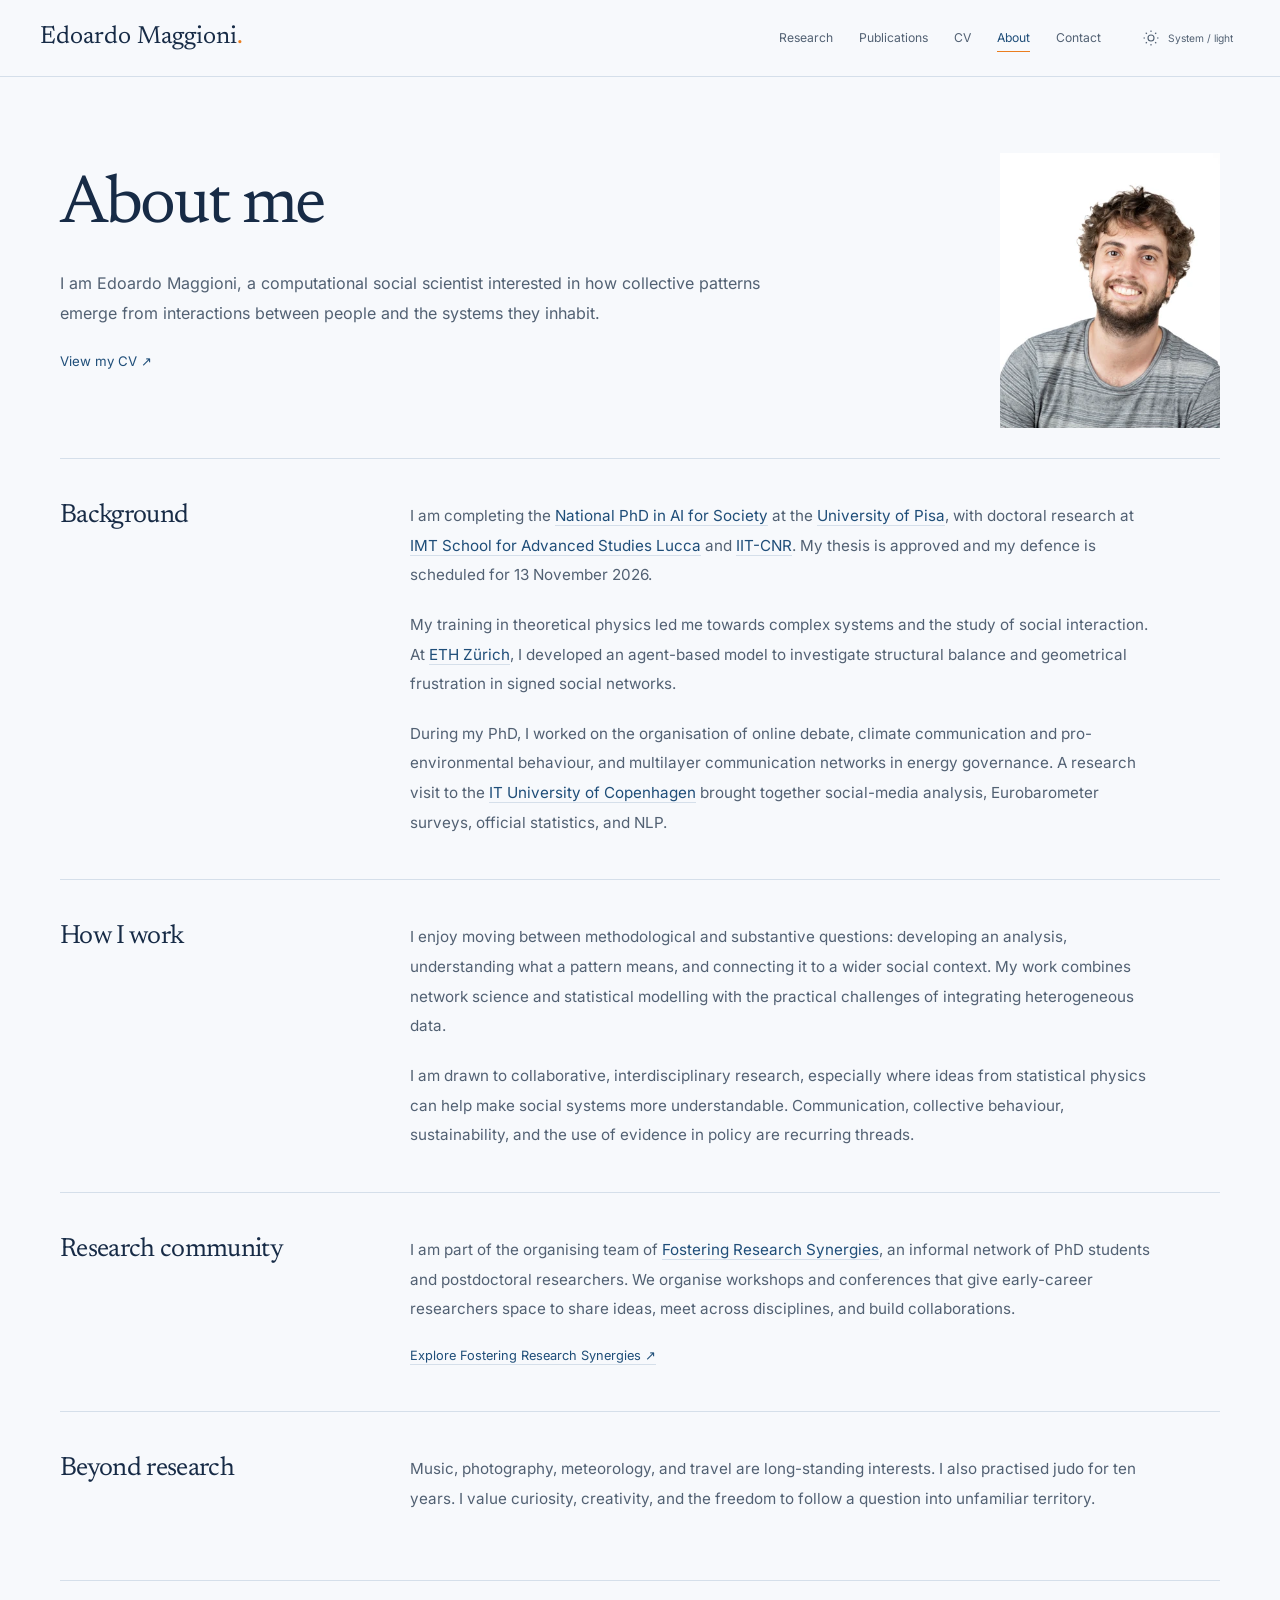
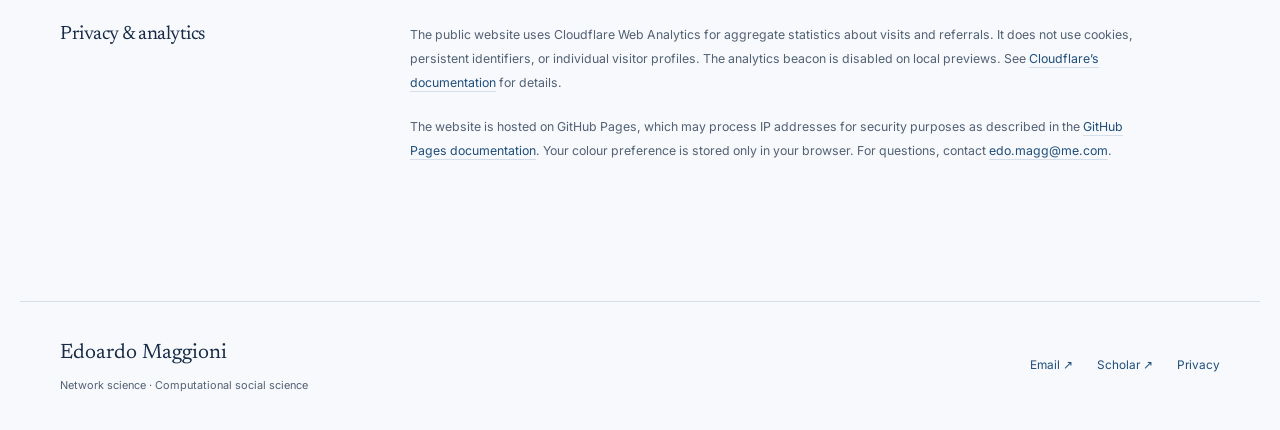
==== website/about/index.html @ 4560e15a "Restore published website and redirect its former address" ====
<!DOCTYPE html><html lang="en"> <head><meta charset="utf-8"><meta name="viewport" content="width=device-width, initial-scale=1"><meta name="description" content="I am a computational social scientist trained in theoretical physics, completing a PhD in AI for Society at the University of Pisa. My research combines network science, statistical modelling, and heterogeneous data to understand how communication and social relations shape collective behaviour."><meta name="author" content="Edoardo Maggioni"><meta name="theme-color" content="#f7f9fc" media="(prefers-color-scheme: light)"><meta name="theme-color" content="#0c1626" media="(prefers-color-scheme: dark)"><link rel="icon" href="/website/favicon.svg" type="image/svg+xml"><link rel="canonical" href="https://edoarder.github.io/website/about/"><meta property="og:type" content="website"><meta property="og:title" content="About | Edoardo Maggioni"><meta property="og:description" content="I am a computational social scientist trained in theoretical physics, completing a PhD in AI for Society at the University of Pisa. My research combines network science, statistical modelling, and heterogeneous data to understand how communication and social relations shape collective behaviour."><meta property="og:url" content="https://edoarder.github.io/website/about/"><meta property="og:image" content="https://edoarder.github.io/website/images/portrait.webp"><meta property="og:image:alt" content="Edoardo Maggioni"><meta name="twitter:card" content="summary"><meta name="twitter:title" content="About | Edoardo Maggioni"><meta name="twitter:description" content="I am a computational social scientist trained in theoretical physics, completing a PhD in AI for Society at the University of Pisa. My research combines network science, statistical modelling, and heterogeneous data to understand how communication and social relations shape collective behaviour."><meta name="twitter:image" content="https://edoarder.github.io/website/images/portrait.webp"><script type="application/ld+json">{"@context":"https://schema.org","@type":"Person","name":"Edoardo Maggioni","url":"https://edoarder.github.io/website/","image":"https://edoarder.github.io/website/images/portrait.webp","jobTitle":"Computational Social Scientist","description":"Edoardo Maggioni is a computational social scientist trained in theoretical physics. He combines network science, statistical modelling, and digital traces to study online communication, collective behaviour, and socio-environmental change.","affiliation":[{"@type":"Organization","name":"University of Pisa"},{"@type":"Organization","name":"IMT School for Advanced Studies Lucca"},{"@type":"Organization","name":"Institute of Informatics and Telematics (IIT-CNR)"}],"sameAs":["https://scholar.google.com/citations?user=WvftNyIAAAAJ&hl=en","https://orcid.org/0009-0008-7676-6471","https://www.linkedin.com/in/edoardo-maggioni-414072a8/","https://github.com/Edoarder"],"knowsAbout":["Network science","Computational social science","Higher-order pathways","Collective behaviour","Communication networks","Agent-based modelling"]}</script><script>
      (() => {
        const storageKey = 'edomagg-theme';
        let preference = 'system';

        try {
          const stored = localStorage.getItem(storageKey);
          if (stored === 'light' || stored === 'dark' || stored === 'system') {
            preference = stored;
          }
        } catch {
          preference = 'system';
        }

        const systemTheme = matchMedia('(prefers-color-scheme: dark)').matches
          ? 'dark'
          : 'light';
        const resolvedTheme =
          preference === 'system' ? systemTheme : preference;

        document.documentElement.classList.toggle(
          'dark',
          resolvedTheme === 'dark',
        );
        document.documentElement.dataset.themePreference = preference;
        document.documentElement.dataset.resolvedTheme = resolvedTheme;
      })();
    </script><title>About | Edoardo Maggioni</title><link rel="stylesheet" href="/website/_astro/about.D6e_W8wl.css"></head> <body class="bg-canvas text-primary antialiased"> <a href="#main-content" class="skip-link">Skip to content</a> <header class="site-header"> <div class="header-inner"> <a class="brand" href="/website/" aria-label="Edoardo Maggioni home">Edoardo Maggioni<span class="brand-dot" aria-hidden="true">.</span></a><nav aria-label="Primary navigation"> <a href="/website/research"> Research </a><a href="/website/publications"> Publications </a><a href="/website/cv"> CV </a><a href="/website/about" aria-current="page"> About </a><a href="/website/contact"> Contact </a> </nav><button type="button" data-theme-toggle class="theme-toggle" aria-label="Toggle color theme"><svg viewBox="0 0 24 24" fill="none" stroke="currentColor" stroke-width="1.5" width="18" height="18" aria-hidden="true"><circle cx="12" cy="12" r="4"></circle><path d="M12 2v2m0 16v2M2 12h2m16 0h2M5 5l1.5 1.5m11 11L19 19M5 19l1.5-1.5m11-11L19 5"></path></svg><span data-theme-label>System</span></button> </div> </header> <main id="main-content" class="site-main">  <section class="about-intro"> <div class="page-intro"> <h1>About me</h1><p>
I am Edoardo Maggioni, a computational social scientist interested in
        how collective patterns emerge from interactions between people and the
        systems they inhabit.
</p><a class="text-link" href="/website/cv/CV_full.pdf" target="_blank" rel="noreferrer">View my CV <span aria-hidden="true">↗</span></a> </div><img class="about-portrait" src="/website/images/portrait.webp" alt="Edoardo Maggioni" width="280" height="350"> </section> <div class="about-body"> <section class="about-section"> <h2>Background</h2><div class="prose"> <p>
I am completing the <a href="https://phd-ai-society.di.unipi.it/">National PhD in AI for Society</a> at the <a href="https://www.unipi.it/">University of Pisa</a>, with doctoral research at <a href="https://www.imtlucca.it/">IMT School for Advanced Studies Lucca</a> and <a href="https://www.iit.cnr.it/">IIT-CNR</a>. My thesis is
          approved and my defence is scheduled for 13 November 2026.
</p><p>
My training in theoretical physics led me towards complex systems and
          the study of social interaction. At <a href="https://ethz.ch/en.html">ETH Zürich</a>, I developed an agent-based model to investigate structural balance
          and geometrical frustration in signed social networks.
</p><p>
During my PhD, I worked on the organisation of online debate, climate
          communication and pro-environmental behaviour, and multilayer
          communication networks in energy governance. A research visit to the <a href="https://en.itu.dk/">IT University of Copenhagen</a> brought together social-media analysis, Eurobarometer surveys, official
          statistics, and NLP.
</p> </div> </section> <section class="about-section"> <h2>How I work</h2><div class="prose"> <p>
I enjoy moving between methodological and substantive questions:
          developing an analysis, understanding what a pattern means, and
          connecting it to a wider social context. My work combines network
          science and statistical modelling with the practical challenges of
          integrating heterogeneous data.
</p><p>
I am drawn to collaborative, interdisciplinary research, especially
          where ideas from statistical physics can help make social systems more
          understandable. Communication, collective behaviour, sustainability,
          and the use of evidence in policy are recurring threads.
</p> </div> </section> <section class="about-section" id="fostering"> <h2>Research community</h2><div class="prose"> <p>
I am part of the organising team of <a href="https://fosteringresearchsynergies.github.io/">Fostering Research Synergies</a>, an informal network of PhD students and postdoctoral researchers.
          We organise workshops and conferences that give early-career
          researchers space to share ideas, meet across disciplines, and build
          collaborations.
</p><a class="text-link" href="https://fosteringresearchsynergies.github.io/" target="_blank" rel="noreferrer">Explore Fostering Research Synergies <span aria-hidden="true">↗</span></a> </div> </section> <section class="about-section"> <h2>Beyond research</h2><div class="prose"> <p>
Music, photography, meteorology, and travel are long-standing
          interests. I also practised judo for ten years. I value curiosity,
          creativity, and the freedom to follow a question into unfamiliar
          territory.
</p> </div> </section> <section class="about-section privacy-section" id="privacy"> <h2>Privacy & analytics</h2><div class="prose"> <p>
The public website uses Cloudflare Web Analytics for aggregate
          statistics about visits and referrals. It does not use cookies,
          persistent identifiers, or individual visitor profiles. The analytics
          beacon is disabled on local previews. See <a href="https://developers.cloudflare.com/web-analytics/about/">Cloudflare’s documentation</a> for details.
</p><p>
The website is hosted on GitHub Pages, which may process IP addresses
          for security purposes as described in the <a href="https://docs.github.com/en/pages/getting-started-with-github-pages/what-is-github-pages#data-collection">GitHub Pages documentation</a>. Your colour preference is stored only in your browser. For
          questions, contact <a href="mailto:edo.magg@me.com">edo.magg@me.com</a>.
</p> </div> </section> </div>  </main> <footer class="site-footer"> <div> <a class="footer-name" href="/website/">Edoardo Maggioni</a><p>
Network science · Computational social science
</p> </div><div class="footer-links"> <a href="mailto:edo.magg@me.com">Email ↗</a><a href="https://scholar.google.com/citations?user=WvftNyIAAAAJ&hl=en">Scholar ↗</a><a href="/website/about#privacy">Privacy</a> </div> </footer> <script type="module">const a="edomagg-theme";function s(){return document.documentElement}function c(){try{return window.localStorage.getItem(a)}catch{return null}}function l(e){try{e==="system"?window.localStorage.removeItem(a):window.localStorage.setItem(a,e)}catch{return}}function i(){return window.matchMedia("(prefers-color-scheme: dark)").matches?"dark":"light"}function o(){const e=c();return e==="light"||e==="dark"||e==="system"?e:"system"}function u(e){return e==="system"?i():e}function d(e,n){const t=u(n);return e.classList.toggle("dark",t==="dark"),e.dataset.themePreference=n,e.dataset.resolvedTheme=t,t}function r(e){const n=d(s(),e);return document.querySelectorAll("[data-theme-label]").forEach(t=>{t.textContent=e==="system"?`System / ${n}`:e==="dark"?"Dark":"Light"}),n}function h(e){return l(e),r(e)}function g(){const e=window;if(e.__themeControllerBound){r(o());return}e.__themeControllerBound=!0,r(o()),window.matchMedia("(prefers-color-scheme: dark)").addEventListener("change",()=>r(o())),document.addEventListener("click",t=>{if(!(t.target instanceof Element)||!t.target.closest("[data-theme-toggle]"))return;const m=o();h(m==="light"?"dark":m==="dark"?"system":"light")}),document.addEventListener("astro:before-swap",t=>{d(t.newDocument.documentElement,o())}),document.addEventListener("astro:page-load",()=>{r(o())})}g();</script> <script>
      if (location.hostname.toLowerCase() === 'edoarder.github.io') {
        const beacon = document.createElement('script');
        beacon.src = 'https://static.cloudflareinsights.com/beacon.min.js';
        beacon.defer = true;
        beacon.dataset.cfBeacon = JSON.stringify({
          token: 'cb83e208d24a4e63b93fa8fe60253cd9',
        });
        document.body.append(beacon);
      }
    </script> </body> </html>
---- website/_astro/about.D6e_W8wl.css ----
/*! tailwindcss v4.3.1 | MIT License | https://tailwindcss.com */@layer properties{@supports (((-webkit-hyphens:none)) and (not (margin-trim:inline))) or ((-moz-orient:inline) and (not (color:rgb(from red r g b)))){*,:before,:after,::backdrop{--tw-rotate-x:initial;--tw-rotate-y:initial;--tw-rotate-z:initial;--tw-skew-x:initial;--tw-skew-y:initial;--tw-border-style:solid;--tw-outline-style:solid;--tw-blur:initial;--tw-brightness:initial;--tw-contrast:initial;--tw-grayscale:initial;--tw-hue-rotate:initial;--tw-invert:initial;--tw-opacity:initial;--tw-saturate:initial;--tw-sepia:initial;--tw-drop-shadow:initial;--tw-drop-shadow-color:initial;--tw-drop-shadow-alpha:100%;--tw-drop-shadow-size:initial}}}@font-face{font-family:Newsreader;font-style:normal;font-display:swap;font-weight:400;src:url(/website/_astro/newsreader-vietnamese-400-normal.DdKr49mV.woff2)format("woff2"),url(/website/_astro/newsreader-vietnamese-400-normal.BekUZro8.woff)format("woff");unicode-range:U+102-103,U+110-111,U+128-129,U+168-169,U+1A0-1A1,U+1AF-1B0,U+300-301,U+303-304,U+308-309,U+323,U+329,U+1EA0-1EF9,U+20AB}@font-face{font-family:Newsreader;font-style:normal;font-display:swap;font-weight:400;src:url(/website/_astro/newsreader-latin-ext-400-normal.svq1FPys.woff2)format("woff2"),url(/website/_astro/newsreader-latin-ext-400-normal.DYA1XoQK.woff)format("woff");unicode-range:U+100-2BA,U+2BD-2C5,U+2C7-2CC,U+2CE-2D7,U+2DD-2FF,U+304,U+308,U+329,U+1D00-1DBF,U+1E00-1E9F,U+1EF2-1EFF,U+2020,U+20A0-20AB,U+20AD-20C0,U+2113,U+2C60-2C7F,U+A720-A7FF}@font-face{font-family:Newsreader;font-style:normal;font-display:swap;font-weight:400;src:url(/website/_astro/newsreader-latin-400-normal.BFBkh4jY.woff2)format("woff2"),url(/website/_astro/newsreader-latin-400-normal.gRTjlS2D.woff)format("woff");unicode-range:U+??,U+131,U+152-153,U+2BB-2BC,U+2C6,U+2DA,U+2DC,U+304,U+308,U+329,U+2000-206F,U+20AC,U+2122,U+2191,U+2193,U+2212,U+2215,U+FEFF,U+FFFD}@font-face{font-family:Newsreader;font-style:normal;font-display:swap;font-weight:600;src:url(/website/_astro/newsreader-vietnamese-600-normal.CaH84vfx.woff2)format("woff2"),url(/website/_astro/newsreader-vietnamese-600-normal.CVAR0otO.woff)format("woff");unicode-range:U+102-103,U+110-111,U+128-129,U+168-169,U+1A0-1A1,U+1AF-1B0,U+300-301,U+303-304,U+308-309,U+323,U+329,U+1EA0-1EF9,U+20AB}@font-face{font-family:Newsreader;font-style:normal;font-display:swap;font-weight:600;src:url(/website/_astro/newsreader-latin-ext-600-normal.BXv5iMHi.woff2)format("woff2"),url(/website/_astro/newsreader-latin-ext-600-normal.BrbfzHZ5.woff)format("woff");unicode-range:U+100-2BA,U+2BD-2C5,U+2C7-2CC,U+2CE-2D7,U+2DD-2FF,U+304,U+308,U+329,U+1D00-1DBF,U+1E00-1E9F,U+1EF2-1EFF,U+2020,U+20A0-20AB,U+20AD-20C0,U+2113,U+2C60-2C7F,U+A720-A7FF}@font-face{font-family:Newsreader;font-style:normal;font-display:swap;font-weight:600;src:url(/website/_astro/newsreader-latin-600-normal.30OJ_TG_.woff2)format("woff2"),url(/website/_astro/newsreader-latin-600-normal.DUnT2r2g.woff)format("woff");unicode-range:U+??,U+131,U+152-153,U+2BB-2BC,U+2C6,U+2DA,U+2DC,U+304,U+308,U+329,U+2000-206F,U+20AC,U+2122,U+2191,U+2193,U+2212,U+2215,U+FEFF,U+FFFD}@font-face{font-family:Newsreader;font-style:normal;font-display:swap;font-weight:700;src:url(/website/_astro/newsreader-vietnamese-700-normal.DuQcgozP.woff2)format("woff2"),url(/website/_astro/newsreader-vietnamese-700-normal.DtcFBl0j.woff)format("woff");unicode-range:U+102-103,U+110-111,U+128-129,U+168-169,U+1A0-1A1,U+1AF-1B0,U+300-301,U+303-304,U+308-309,U+323,U+329,U+1EA0-1EF9,U+20AB}@font-face{font-family:Newsreader;font-style:normal;font-display:swap;font-weight:700;src:url(/website/_astro/newsreader-latin-ext-700-normal.Ougc6Dr0.woff2)format("woff2"),url(/website/_astro/newsreader-latin-ext-700-normal.79d_He5Z.woff)format("woff");unicode-range:U+100-2BA,U+2BD-2C5,U+2C7-2CC,U+2CE-2D7,U+2DD-2FF,U+304,U+308,U+329,U+1D00-1DBF,U+1E00-1E9F,U+1EF2-1EFF,U+2020,U+20A0-20AB,U+20AD-20C0,U+2113,U+2C60-2C7F,U+A720-A7FF}@font-face{font-family:Newsreader;font-style:normal;font-display:swap;font-weight:700;src:url(/website/_astro/newsreader-latin-700-normal.rIgV_oaK.woff2)format("woff2"),url(/website/_astro/newsreader-latin-700-normal.CluIqIw6.woff)format("woff");unicode-range:U+??,U+131,U+152-153,U+2BB-2BC,U+2C6,U+2DA,U+2DC,U+304,U+308,U+329,U+2000-206F,U+20AC,U+2122,U+2191,U+2193,U+2212,U+2215,U+FEFF,U+FFFD}@font-face{font-family:Inter;font-style:normal;font-display:swap;font-weight:400;src:url(/website/_astro/inter-cyrillic-ext-400-normal.BQZuk6qB.woff2)format("woff2"),url(/website/_astro/inter-cyrillic-ext-400-normal.DQukG94-.woff)format("woff");unicode-range:U+460-52F,U+1C80-1C8A,U+20B4,U+2DE0-2DFF,U+A640-A69F,U+FE2E-FE2F}@font-face{font-family:Inter;font-style:normal;font-display:swap;font-weight:400;src:url(/website/_astro/inter-cyrillic-400-normal.obahsSVq.woff2)format("woff2"),url(/website/_astro/inter-cyrillic-400-normal.HOLc17fK.woff)format("woff");unicode-range:U+301,U+400-45F,U+490-491,U+4B0-4B1,U+2116}@font-face{font-family:Inter;font-style:normal;font-display:swap;font-weight:400;src:url(/website/_astro/inter-greek-ext-400-normal.DGGRlc-M.woff2)format("woff2"),url(/website/_astro/inter-greek-ext-400-normal.KugGGMne.woff)format("woff");unicode-range:U+1F??}@font-face{font-family:Inter;font-style:normal;font-display:swap;font-weight:400;src:url(/website/_astro/inter-greek-400-normal.B4URO6DV.woff2)format("woff2"),url(/website/_astro/inter-greek-400-normal.q2sYcFCs.woff)format("woff");unicode-range:U+370-377,U+37A-37F,U+384-38A,U+38C,U+38E-3A1,U+3A3-3FF}@font-face{font-family:Inter;font-style:normal;font-display:swap;font-weight:400;src:url(/website/_astro/inter-vietnamese-400-normal.DMkecbls.woff2)format("woff2"),url(/website/_astro/inter-vietnamese-400-normal.Bbgyi5SW.woff)format("woff");unicode-range:U+102-103,U+110-111,U+128-129,U+168-169,U+1A0-1A1,U+1AF-1B0,U+300-301,U+303-304,U+308-309,U+323,U+329,U+1EA0-1EF9,U+20AB}@font-face{font-family:Inter;font-style:normal;font-display:swap;font-weight:400;src:url(/website/_astro/inter-latin-ext-400-normal.C1nco2VV.woff2)format("woff2"),url(/website/_astro/inter-latin-ext-400-normal.77YHD8bZ.woff)format("woff");unicode-range:U+100-2BA,U+2BD-2C5,U+2C7-2CC,U+2CE-2D7,U+2DD-2FF,U+304,U+308,U+329,U+1D00-1DBF,U+1E00-1E9F,U+1EF2-1EFF,U+2020,U+20A0-20AB,U+20AD-20C0,U+2113,U+2C60-2C7F,U+A720-A7FF}@font-face{font-family:Inter;font-style:normal;font-display:swap;font-weight:400;src:url(/website/_astro/inter-latin-400-normal.C38fXH4l.woff2)format("woff2"),url(/website/_astro/inter-latin-400-normal.CyCys3Eg.woff)format("woff");unicode-range:U+??,U+131,U+152-153,U+2BB-2BC,U+2C6,U+2DA,U+2DC,U+304,U+308,U+329,U+2000-206F,U+20AC,U+2122,U+2191,U+2193,U+2212,U+2215,U+FEFF,U+FFFD}@font-face{font-family:Inter;font-style:normal;font-display:swap;font-weight:500;src:url(/website/_astro/inter-cyrillic-ext-500-normal.B0yAr1jD.woff2)format("woff2"),url(/website/_astro/inter-cyrillic-ext-500-normal.BmqWE9Dz.woff)format("woff");unicode-range:U+460-52F,U+1C80-1C8A,U+20B4,U+2DE0-2DFF,U+A640-A69F,U+FE2E-FE2F}@font-face{font-family:Inter;font-style:normal;font-display:swap;font-weight:500;src:url(/website/_astro/inter-cyrillic-500-normal.BasfLYem.woff2)format("woff2"),url(/website/_astro/inter-cyrillic-500-normal.CxZf_p3X.woff)format("woff");unicode-range:U+301,U+400-45F,U+490-491,U+4B0-4B1,U+2116}@font-face{font-family:Inter;font-style:normal;font-display:swap;font-weight:500;src:url(/website/_astro/inter-greek-ext-500-normal.C4iEst2y.woff2)format("woff2"),url(/website/_astro/inter-greek-ext-500-normal.2j5mBUwD.woff)format("woff");unicode-range:U+1F??}@font-face{font-family:Inter;font-style:normal;font-display:swap;font-weight:500;src:url(/website/_astro/inter-greek-500-normal.BIZE56-Y.woff2)format("woff2"),url(/website/_astro/inter-greek-500-normal.Xzm54t5V.woff)format("woff");unicode-range:U+370-377,U+37A-37F,U+384-38A,U+38C,U+38E-3A1,U+3A3-3FF}@font-face{font-family:Inter;font-style:normal;font-display:swap;font-weight:500;src:url(/website/_astro/inter-vietnamese-500-normal.DOriooB6.woff2)format("woff2"),url(/website/_astro/inter-vietnamese-500-normal.mJboJaSs.woff)format("woff");unicode-range:U+102-103,U+110-111,U+128-129,U+168-169,U+1A0-1A1,U+1AF-1B0,U+300-301,U+303-304,U+308-309,U+323,U+329,U+1EA0-1EF9,U+20AB}@font-face{font-family:Inter;font-style:normal;font-display:swap;font-weight:500;src:url(/website/_astro/inter-latin-ext-500-normal.CV4jyFjo.woff2)format("woff2"),url(/website/_astro/inter-latin-ext-500-normal.BxGbmqWO.woff)format("woff");unicode-range:U+100-2BA,U+2BD-2C5,U+2C7-2CC,U+2CE-2D7,U+2DD-2FF,U+304,U+308,U+329,U+1D00-1DBF,U+1E00-1E9F,U+1EF2-1EFF,U+2020,U+20A0-20AB,U+20AD-20C0,U+2113,U+2C60-2C7F,U+A720-A7FF}@font-face{font-family:Inter;font-style:normal;font-display:swap;font-weight:500;src:url(/website/_astro/inter-latin-500-normal.Cerq10X2.woff2)format("woff2"),url(/website/_astro/inter-latin-500-normal.BL9OpVg8.woff)format("woff");unicode-range:U+??,U+131,U+152-153,U+2BB-2BC,U+2C6,U+2DA,U+2DC,U+304,U+308,U+329,U+2000-206F,U+20AC,U+2122,U+2191,U+2193,U+2212,U+2215,U+FEFF,U+FFFD}@font-face{font-family:Inter;font-style:normal;font-display:swap;font-weight:600;src:url(/website/_astro/inter-cyrillic-ext-600-normal.Dfes3d0z.woff2)format("woff2"),url(/website/_astro/inter-cyrillic-ext-600-normal.Bcila6Z-.woff)format("woff");unicode-range:U+460-52F,U+1C80-1C8A,U+20B4,U+2DE0-2DFF,U+A640-A69F,U+FE2E-FE2F}@font-face{font-family:Inter;font-style:normal;font-display:swap;font-weight:600;src:url(/website/_astro/inter-cyrillic-600-normal.CWCymEST.woff2)format("woff2"),url(/website/_astro/inter-cyrillic-600-normal.4D_pXhcN.woff)format("woff");unicode-range:U+301,U+400-45F,U+490-491,U+4B0-4B1,U+2116}@font-face{font-family:Inter;font-style:normal;font-display:swap;font-weight:600;src:url(/website/_astro/inter-greek-ext-600-normal.DRtmH8MT.woff2)format("woff2"),url(/website/_astro/inter-greek-ext-600-normal.B8X0CLgF.woff)format("woff");unicode-range:U+1F??}@font-face{font-family:Inter;font-style:normal;font-display:swap;font-weight:600;src:url(/website/_astro/inter-greek-600-normal.plRanbMR.woff2)format("woff2"),url(/website/_astro/inter-greek-600-normal.BZpKdvQh.woff)format("woff");unicode-range:U+370-377,U+37A-37F,U+384-38A,U+38C,U+38E-3A1,U+3A3-3FF}@font-face{font-family:Inter;font-style:normal;font-display:swap;font-weight:600;src:url(/website/_astro/inter-vietnamese-600-normal.Cc8MFFhd.woff2)format("woff2"),url(/website/_astro/inter-vietnamese-600-normal.BuLX-rYi.woff)format("woff");unicode-range:U+102-103,U+110-111,U+128-129,U+168-169,U+1A0-1A1,U+1AF-1B0,U+300-301,U+303-304,U+308-309,U+323,U+329,U+1EA0-1EF9,U+20AB}@font-face{font-family:Inter;font-style:normal;font-display:swap;font-weight:600;src:url(/website/_astro/inter-latin-ext-600-normal.D2bJ5OIk.woff2)format("woff2"),url(/website/_astro/inter-latin-ext-600-normal.CIVaiw4L.woff)format("woff");unicode-range:U+100-2BA,U+2BD-2C5,U+2C7-2CC,U+2CE-2D7,U+2DD-2FF,U+304,U+308,U+329,U+1D00-1DBF,U+1E00-1E9F,U+1EF2-1EFF,U+2020,U+20A0-20AB,U+20AD-20C0,U+2113,U+2C60-2C7F,U+A720-A7FF}@font-face{font-family:Inter;font-style:normal;font-display:swap;font-weight:600;src:url(/website/_astro/inter-latin-600-normal.LgqL8muc.woff2)format("woff2"),url(/website/_astro/inter-latin-600-normal.CiBQ2DWP.woff)format("woff");unicode-range:U+??,U+131,U+152-153,U+2BB-2BC,U+2C6,U+2DA,U+2DC,U+304,U+308,U+329,U+2000-206F,U+20AC,U+2122,U+2191,U+2193,U+2212,U+2215,U+FEFF,U+FFFD}@font-face{font-family:IBM Plex Mono;font-style:normal;font-display:swap;font-weight:400;src:url(/website/_astro/ibm-plex-mono-cyrillic-ext-400-normal.xuaO2J-f.woff2)format("woff2"),url(/website/_astro/ibm-plex-mono-cyrillic-ext-400-normal.DMdlQ8Kv.woff)format("woff");unicode-range:U+460-52F,U+1C80-1C8A,U+20B4,U+2DE0-2DFF,U+A640-A69F,U+FE2E-FE2F}@font-face{font-family:IBM Plex Mono;font-style:normal;font-display:swap;font-weight:400;src:url(/website/_astro/ibm-plex-mono-cyrillic-400-normal.BSMlKf0J.woff2)format("woff2"),url(/website/_astro/ibm-plex-mono-cyrillic-400-normal.CEL4l2ZJ.woff)format("woff");unicode-range:U+301,U+400-45F,U+490-491,U+4B0-4B1,U+2116}@font-face{font-family:IBM Plex Mono;font-style:normal;font-display:swap;font-weight:400;src:url(/website/_astro/ibm-plex-mono-vietnamese-400-normal.BulugwFq.woff2)format("woff2"),url(/website/_astro/ibm-plex-mono-vietnamese-400-normal.DDuiU_S-.woff)format("woff");unicode-range:U+102-103,U+110-111,U+128-129,U+168-169,U+1A0-1A1,U+1AF-1B0,U+300-301,U+303-304,U+308-309,U+323,U+329,U+1EA0-1EF9,U+20AB}@font-face{font-family:IBM Plex Mono;font-style:normal;font-display:swap;font-weight:400;src:url(/website/_astro/ibm-plex-mono-latin-ext-400-normal.BmRBH3aV.woff2)format("woff2"),url(/website/_astro/ibm-plex-mono-latin-ext-400-normal.D3D2R8hC.woff)format("woff");unicode-range:U+100-2BA,U+2BD-2C5,U+2C7-2CC,U+2CE-2D7,U+2DD-2FF,U+304,U+308,U+329,U+1D00-1DBF,U+1E00-1E9F,U+1EF2-1EFF,U+2020,U+20A0-20AB,U+20AD-20C0,U+2113,U+2C60-2C7F,U+A720-A7FF}@font-face{font-family:IBM Plex Mono;font-style:normal;font-display:swap;font-weight:400;src:url(/website/_astro/ibm-plex-mono-latin-400-normal.DMJ8VG8y.woff2)format("woff2"),url(/website/_astro/ibm-plex-mono-latin-400-normal.CvHOgSBP.woff)format("woff");unicode-range:U+??,U+131,U+152-153,U+2BB-2BC,U+2C6,U+2DA,U+2DC,U+304,U+308,U+329,U+2000-206F,U+20AC,U+2122,U+2191,U+2193,U+2212,U+2215,U+FEFF,U+FFFD}@font-face{font-family:IBM Plex Mono;font-style:normal;font-display:swap;font-weight:500;src:url(/website/_astro/ibm-plex-mono-cyrillic-ext-500-normal.BqneJy0T.woff2)format("woff2"),url(/website/_astro/ibm-plex-mono-cyrillic-ext-500-normal.BIfNGwUT.woff)format("woff");unicode-range:U+460-52F,U+1C80-1C8A,U+20B4,U+2DE0-2DFF,U+A640-A69F,U+FE2E-FE2F}@font-face{font-family:IBM Plex Mono;font-style:normal;font-display:swap;font-weight:500;src:url(/website/_astro/ibm-plex-mono-cyrillic-500-normal.Bq9vWWag.woff2)format("woff2"),url(/website/_astro/ibm-plex-mono-cyrillic-500-normal.Ael50iVv.woff)format("woff");unicode-range:U+301,U+400-45F,U+490-491,U+4B0-4B1,U+2116}@font-face{font-family:IBM Plex Mono;font-style:normal;font-display:swap;font-weight:500;src:url(/website/_astro/ibm-plex-mono-vietnamese-500-normal.DZ4AoWbu.woff2)format("woff2"),url(/website/_astro/ibm-plex-mono-vietnamese-500-normal.C8zxqsMH.woff)format("woff");unicode-range:U+102-103,U+110-111,U+128-129,U+168-169,U+1A0-1A1,U+1AF-1B0,U+300-301,U+303-304,U+308-309,U+323,U+329,U+1EA0-1EF9,U+20AB}@font-face{font-family:IBM Plex Mono;font-style:normal;font-display:swap;font-weight:500;src:url(/website/_astro/ibm-plex-mono-latin-ext-500-normal.CAhNIIs5.woff2)format("woff2"),url(/website/_astro/ibm-plex-mono-latin-ext-500-normal.CZ70TYgx.woff)format("woff");unicode-range:U+100-2BA,U+2BD-2C5,U+2C7-2CC,U+2CE-2D7,U+2DD-2FF,U+304,U+308,U+329,U+1D00-1DBF,U+1E00-1E9F,U+1EF2-1EFF,U+2020,U+20A0-20AB,U+20AD-20C0,U+2113,U+2C60-2C7F,U+A720-A7FF}@font-face{font-family:IBM Plex Mono;font-style:normal;font-display:swap;font-weight:500;src:url(/website/_astro/ibm-plex-mono-latin-500-normal.DSY6xOcd.woff2)format("woff2"),url(/website/_astro/ibm-plex-mono-latin-500-normal.CB9ihrfo.woff)format("woff");unicode-range:U+??,U+131,U+152-153,U+2BB-2BC,U+2C6,U+2DA,U+2DC,U+304,U+308,U+329,U+2000-206F,U+20AC,U+2122,U+2191,U+2193,U+2212,U+2215,U+FEFF,U+FFFD}@layer theme{:root,:host{--font-mono:"IBM Plex Mono", ui-monospace, monospace;--default-font-family:"Inter", ui-sans-serif, system-ui, sans-serif;--default-mono-font-family:"IBM Plex Mono", ui-monospace, monospace}}@layer base{*,:after,:before,::backdrop{box-sizing:border-box;border:0 solid;margin:0;padding:0}::file-selector-button{box-sizing:border-box;border:0 solid;margin:0;padding:0}html,:host{-webkit-text-size-adjust:100%;tab-size:4;line-height:1.5;font-family:var(--default-font-family,ui-sans-serif, system-ui, sans-serif, "Apple Color Emoji", "Segoe UI Emoji", "Segoe UI Symbol", "Noto Color Emoji");font-feature-settings:var(--default-font-feature-settings,normal);font-variation-settings:var(--default-font-variation-settings,normal);-webkit-tap-highlight-color:transparent}hr{height:0;color:inherit;border-top-width:1px}abbr:where([title]){-webkit-text-decoration:underline dotted;text-decoration:underline dotted}h1,h2,h3,h4,h5,h6{font-size:inherit;font-weight:inherit}a{color:inherit;-webkit-text-decoration:inherit;text-decoration:inherit}b,strong{font-weight:bolder}code,kbd,samp,pre{font-family:var(--default-mono-font-family,ui-monospace, SFMono-Regular, Menlo, Monaco, Consolas, "Liberation Mono", "Courier New", monospace);font-feature-settings:var(--default-mono-font-feature-settings,normal);font-variation-settings:var(--default-mono-font-variation-settings,normal);font-size:1em}small{font-size:80%}sub,sup{vertical-align:baseline;font-size:75%;line-height:0;position:relative}sub{bottom:-.25em}sup{top:-.5em}table{text-indent:0;border-color:inherit;border-collapse:collapse}:-moz-focusring{outline:auto}progress{vertical-align:baseline}summary{display:list-item}ol,ul,menu{list-style:none}img,svg,video,canvas,audio,iframe,embed,object{vertical-align:middle;display:block}img,video{max-width:100%;height:auto}button,input,select,optgroup,textarea{font:inherit;font-feature-settings:inherit;font-variation-settings:inherit;letter-spacing:inherit;color:inherit;opacity:1;background-color:#0000;border-radius:0}::file-selector-button{font:inherit;font-feature-settings:inherit;font-variation-settings:inherit;letter-spacing:inherit;color:inherit;opacity:1;background-color:#0000;border-radius:0}:where(select:is([multiple],[size])) optgroup{font-weight:bolder}:where(select:is([multiple],[size])) optgroup option{padding-inline-start:20px}::file-selector-button{margin-inline-end:4px}::placeholder{opacity:1}@supports (not ((-webkit-appearance:-apple-pay-button))) or (contain-intrinsic-size:1px){::placeholder{color:currentColor}@supports (color:color-mix(in lab,red,red)){::placeholder{color:color-mix(in oklab,currentcolor 50%,transparent)}}}textarea{resize:vertical}::-webkit-search-decoration{-webkit-appearance:none}::-webkit-date-and-time-value{min-height:1lh;text-align:inherit}::-webkit-datetime-edit{display:inline-flex}::-webkit-datetime-edit-fields-wrapper{padding:0}::-webkit-datetime-edit{padding-block:0}::-webkit-datetime-edit-year-field{padding-block:0}::-webkit-datetime-edit-month-field{padding-block:0}::-webkit-datetime-edit-day-field{padding-block:0}::-webkit-datetime-edit-hour-field{padding-block:0}::-webkit-datetime-edit-minute-field{padding-block:0}::-webkit-datetime-edit-second-field{padding-block:0}::-webkit-datetime-edit-millisecond-field{padding-block:0}::-webkit-datetime-edit-meridiem-field{padding-block:0}::-webkit-calendar-picker-indicator{line-height:1}:-moz-ui-invalid{box-shadow:none}button,input:where([type=button],[type=reset],[type=submit]){appearance:button}::file-selector-button{appearance:button}::-webkit-inner-spin-button{height:auto}::-webkit-outer-spin-button{height:auto}[hidden]:where(:not([hidden=until-found])){display:none!important}}@layer components;@layer utilities{.visible{visibility:visible}.sr-only{clip-path:inset(50%);white-space:nowrap;border-width:0;width:1px;height:1px;margin:-1px;padding:0;position:absolute;overflow:hidden}.fixed{position:fixed}.relative{position:relative}.hidden{display:none}.transform{transform:var(--tw-rotate-x,) var(--tw-rotate-y,) var(--tw-rotate-z,) var(--tw-skew-x,) var(--tw-skew-y,)}.flex-wrap{flex-wrap:wrap}.border{border-style:var(--tw-border-style);border-width:1px}.bg-canvas{background-color:var(--bg-canvas)}.text-link{color:var(--accent-link)}.text-primary{color:var(--text-primary)}.antialiased{-webkit-font-smoothing:antialiased;-moz-osx-font-smoothing:grayscale}.outline{outline-style:var(--tw-outline-style);outline-width:1px}.filter{filter:var(--tw-blur,) var(--tw-brightness,) var(--tw-contrast,) var(--tw-grayscale,) var(--tw-hue-rotate,) var(--tw-invert,) var(--tw-saturate,) var(--tw-sepia,) var(--tw-drop-shadow,)}}:root{color-scheme:light;--bg-canvas:#f7f9fc;--bg-panel:#eef3f9;--text-primary:#172b46;--text-secondary:#526173;--border-subtle:#d5dfea;--accent-link:#1f4e79;--accent-soft:#eaf1f8;--accent-detail:#eb7e1f;--status:#eb7e1f}.dark{color-scheme:dark;--bg-canvas:#0c1626;--bg-panel:#14233a;--text-primary:#edf3fb;--text-secondary:#a8b8ce;--border-subtle:#2a3d58;--accent-link:#92bce7;--accent-soft:#172c46;--accent-detail:#f29b50;--status:#f29b50}*{box-sizing:border-box}html{background:var(--bg-canvas);min-height:100%;color:var(--text-primary);text-rendering:optimizelegibility;scroll-behavior:smooth;scroll-padding-top:110px;font-family:Inter,sans-serif}body{background:var(--bg-canvas);color:var(--text-primary);margin:0;line-height:1.65}[hidden]{display:none!important}::selection{background:var(--accent-link);color:var(--bg-canvas)}a{color:inherit;text-decoration:none}button,input,summary{font:inherit}button,summary{cursor:pointer}:focus-visible{outline:2px solid var(--accent-link);outline-offset:5px}img{max-width:100%;height:auto;display:block}figure,h1,h2,h3,p{margin:0}h1,h2,h3{font-family:Newsreader,Georgia,serif;font-weight:400}h1{letter-spacing:-.035em;font-size:clamp(2.8rem,5.3vw,4.65rem);line-height:1.06}h2{letter-spacing:-.025em;font-size:clamp(2rem,3.2vw,2.9rem);line-height:1.13}em{color:var(--accent-link);font-weight:400}.site-main{max-width:1240px;min-height:70vh;margin:0 auto;padding:64px 40px 96px}.eyebrow{letter-spacing:.095em;text-transform:uppercase;color:var(--accent-link);font-family:IBM Plex Mono,monospace;font-size:.68rem;font-weight:500;line-height:1.7}.text-link{color:var(--accent-link);text-underline-offset:.23em;-webkit-text-decoration:underline #0000;text-decoration:underline #0000;text-decoration-thickness:1px;transition:text-decoration-color .15s}.text-link:hover,.text-link:focus-visible{text-decoration-color:currentColor}.button-primary,.button-secondary{border:1px solid var(--accent-link);justify-content:space-between;align-items:center;gap:22px;padding:12px 19px;font-size:.83rem;font-weight:500;line-height:1.5;transition:background .15s,color .15s;display:inline-flex}.button-primary{background:var(--accent-link);color:var(--bg-canvas)}.button-primary span{color:var(--accent-detail)}.button-primary:hover{opacity:.88}.button-secondary{color:var(--accent-link)}.button-secondary:hover{background:var(--accent-soft)}.skip-link{z-index:100;background:var(--accent-link);color:var(--bg-canvas);padding:10px 16px;position:fixed;top:-100px;left:20px}.skip-link:focus{top:10px}.site-header{z-index:30;border-bottom:1px solid var(--border-subtle);background:var(--bg-canvas);position:sticky;top:0}.header-inner{grid-template-columns:auto 1fr auto;align-items:center;gap:34px;max-width:1320px;margin:auto;padding:22px 40px;display:grid}.brand{white-space:nowrap;font-family:Newsreader,Georgia,serif;font-size:1.55rem;line-height:1}.brand-dot{color:var(--accent-detail)}.site-header nav{justify-content:flex-end;gap:26px;display:flex}.site-header nav a{color:var(--text-secondary);border-bottom:1px solid #0000;padding:4px 0;font-size:.76rem;line-height:1.6}.site-header nav a:hover,.site-header nav a[aria-current=page]{color:var(--accent-link);border-color:var(--accent-detail)}.theme-toggle{color:var(--text-secondary);background:0 0;border:0;align-items:center;gap:8px;padding:7px;display:inline-flex}.theme-toggle span{font-size:.64rem}.home-hero{grid-template-columns:minmax(0,1fr) 220px;align-items:center;gap:90px;padding:12px 0 64px;display:grid}.home-hero h1{margin-top:24px}.hero-intro{max-width:640px;color:var(--text-secondary);margin-top:28px;font-size:1.02rem;line-height:1.85}.hero-actions{flex-wrap:wrap;align-items:center;gap:14px;margin-top:30px;display:flex}.hero-actions>.text-link{margin-left:6px;font-size:.82rem}.hero-status{color:var(--text-secondary);margin-top:28px;font-size:.74rem}.hero-profile{border-left:1px solid var(--border-subtle);padding-left:26px}.portrait{aspect-ratio:4/5;object-fit:cover;filter:grayscale(18%);width:174px}.profile-name{margin-top:20px;font-family:Newsreader,Georgia,serif;font-size:1.4rem}.profile-affiliation{color:var(--text-secondary);margin-top:7px;font-size:.76rem;line-height:1.8}.profile-affiliation a:hover{color:var(--accent-link)}.profile-social{color:var(--accent-link);flex-wrap:wrap;gap:18px;margin-top:18px;font-size:.72rem;display:flex}.section-block{border-top:1px solid var(--border-subtle);padding-top:54px;scroll-margin-top:110px}.section-heading{justify-content:space-between;align-items:flex-end;gap:24px;margin-bottom:24px;display:flex}.section-heading h2{margin-top:12px}.section-heading>a{white-space:nowrap;margin-bottom:4px;font-size:.79rem}.study{border-bottom:1px solid var(--border-subtle);grid-template-columns:38% minmax(0,1fr);align-items:center;gap:52px;padding:45px 0;scroll-margin-top:110px;display:grid}.study:last-child{border-bottom:0}.study-figure>a{border:1px solid var(--border-subtle);background:#fff;justify-content:center;align-items:center;height:320px;padding:18px;display:flex;position:relative;overflow:hidden}.study-figure img{object-fit:contain;width:100%;height:100%;transition:transform .22s}.study-figure a:hover img{transform:scale(1.025)}.figure-expand{color:#1f4e79;font-size:1.1rem;position:absolute;bottom:7px;right:10px}figcaption{color:var(--text-secondary);max-width:95%;margin-top:10px;font-size:.68rem;line-height:1.6}.study-title{letter-spacing:-.015em;margin-top:14px;font-size:clamp(1.75rem,2.6vw,2.4rem);line-height:1.13}.study-title a:hover{color:var(--accent-link)}.study-finding{color:var(--text-secondary);margin-top:18px;font-size:.91rem;line-height:1.85}.publication-status{color:var(--text-secondary);align-items:baseline;gap:7px;margin-top:18px;font-size:.68rem;line-height:1.7;display:flex}.status-dot{background:var(--status);border-radius:50%;flex-shrink:0;align-self:flex-start;width:5px;height:5px;margin-top:6px}.study-links{flex-wrap:wrap;gap:10px 24px;margin-top:20px;font-size:.78rem;font-weight:500;display:flex}.research-outlook{grid-template-columns:1fr 1fr;gap:90px;margin-top:52px;display:grid}.research-outlook h2{margin-top:14px}.research-outlook>div>p:not(.eyebrow){color:var(--text-secondary);margin-bottom:16px;font-size:.93rem;line-height:1.85}.research-outlook .text-link{font-size:.82rem}.community-band{border-left:3px solid var(--accent-detail);background:var(--accent-soft);grid-template-columns:1fr auto;align-items:center;gap:60px;margin-top:64px;padding:38px 42px;display:grid}.community-band h2{margin-top:10px;font-size:2rem}.community-band p:not(.eyebrow){color:var(--text-secondary);max-width:700px;margin-top:16px;font-size:.86rem;line-height:1.85}.page-intro{max-width:850px;padding:10px 0 48px}.page-intro h1{margin-top:20px}.page-intro>p:not(.eyebrow):not(.availability){max-width:700px;color:var(--text-secondary);margin-top:25px;font-size:1rem;line-height:1.9}.page-intro>.text-link{margin-top:22px;font-size:.83rem;display:inline-block}.publication-toolbar{border-top:1px solid var(--border-subtle);justify-content:space-between;align-items:center;gap:24px;padding:24px 0 0;display:flex}.publication-toolbar>p{color:var(--text-secondary);font-size:.78rem}.count{margin-left:10px;font-family:IBM Plex Mono,monospace}.filter-label{flex:0 350px}.filter-label input{border:1px solid var(--border-subtle);width:100%;color:var(--text-primary);background:0 0;border-radius:0;padding:12px 14px;font-size:.78rem}.filter-label input::placeholder{color:var(--text-secondary)}.study-full{grid-template-columns:33% minmax(0,1fr);align-items:start;gap:55px;padding:48px 0}.study-full .study-figure{margin-top:6px}.study-full .study-title{font-size:1.95rem}.study-authors{color:var(--text-secondary);margin-top:18px;font-size:.74rem;line-height:1.9}.study-details{border-top:1px solid var(--border-subtle);margin-top:24px;font-size:.82rem}.study-details summary{color:var(--accent-link);padding:14px 0;font-size:.77rem}.details-content{color:var(--text-secondary);padding:2px 0 12px}.details-content p+p{margin-top:14px}.details-content strong{color:var(--text-primary);font-weight:500}.method-line{color:var(--accent-link);font-size:.73rem}.study-note{font-size:.73rem}.archive-note{border-top:1px solid var(--border-subtle);color:var(--text-secondary);max-width:700px;padding-top:24px;font-size:.75rem}.empty-state{padding:60px 0;font-family:Newsreader,serif;font-size:1.7rem}.theme-nav{border-top:1px solid var(--border-subtle);border-bottom:1px solid var(--border-subtle);grid-template-columns:repeat(3,1fr);gap:30px;padding:22px 0;display:grid}.theme-nav a{align-items:baseline;gap:12px;font-size:.76rem;display:flex}.theme-nav span{color:var(--accent-link);font-family:IBM Plex Mono,monospace;font-size:.67rem}.theme-nav a:hover{color:var(--accent-link)}.research-theme{border-bottom:1px solid var(--border-subtle);grid-template-columns:32px minmax(0,1fr) 33%;gap:30px;padding:60px 0;scroll-margin-top:110px;display:grid}.theme-number{color:var(--accent-link);padding-top:6px;font-family:IBM Plex Mono,monospace;font-size:.75rem}.theme-content h2{font-size:2.2rem}.theme-question{margin-top:20px;font-family:Newsreader,serif;font-size:1.35rem;line-height:1.4}.theme-content>p:not(.theme-question){color:var(--text-secondary);margin-top:18px;font-size:.88rem;line-height:1.9}.keyword-list{color:var(--accent-link);flex-wrap:wrap;gap:6px 14px;margin-top:20px;font-size:.69rem;display:flex}.keyword-list span{border-bottom:1px solid var(--border-subtle);padding-bottom:3px}.theme-figure img{border:1px solid var(--border-subtle);object-fit:contain;background:#fff;width:100%;max-height:350px;padding:15px}.related-work{border-left:2px solid var(--accent-detail);gap:7px;margin-top:26px;padding-left:16px;font-size:.78rem;display:grid}.wide-figure{grid-column:2/-1;max-width:720px}.methods-section{margin-top:55px}.methods-section h2{margin-top:15px}.method-grid{grid-template-columns:repeat(3,1fr);gap:40px;margin-top:32px;display:grid}.method-grid h3{font-size:1.4rem;line-height:1.3}.method-grid p{color:var(--text-secondary);margin-top:14px;font-size:.84rem;line-height:1.8}.about-intro{grid-template-columns:minmax(0,1fr) 220px;align-items:start;gap:65px;display:grid}.about-portrait{aspect-ratio:4/5;object-fit:cover;width:100%;margin-top:12px}.about-body{margin-top:30px}.about-section{border-top:1px solid var(--border-subtle);grid-template-columns:25% 1fr;gap:60px;padding:42px 0;display:grid}.about-section h2{font-size:1.65rem;line-height:1.2}.prose{max-width:740px;color:var(--text-secondary);font-size:.95rem;line-height:1.95}.prose p+p{margin-top:20px}.prose a{color:var(--accent-link);text-decoration:underline;-webkit-text-decoration-color:var(--border-subtle);text-decoration-color:var(--border-subtle);text-underline-offset:4px}.prose>.text-link{margin-top:20px;font-size:.8rem;display:inline-block}.privacy-section{margin-top:24px}.privacy-section .prose{font-size:.77rem}.privacy-section h2{font-size:1.2rem}.availability{color:var(--accent-link);align-items:baseline;gap:10px;margin-top:24px;font-size:.79rem;display:flex}.availability span{background:var(--status);border-radius:100%;flex-shrink:0;width:6px;height:6px}.contact-list{max-width:950px;margin-top:10px}.contact-row{border-top:1px solid var(--border-subtle);grid-template-columns:40px 1fr 30px;gap:18px;padding:27px 0;display:grid}.contact-index{color:var(--text-secondary);padding-top:4px;font-family:IBM Plex Mono,monospace;font-size:.7rem}.contact-row .eyebrow{display:block}.contact-value{overflow-wrap:anywhere;margin-top:8px;font-family:Newsreader,serif;font-size:2rem;line-height:1.3;display:block}.contact-description{color:var(--text-secondary);margin-top:7px;font-size:.79rem;display:block}.contact-arrow{color:var(--accent-link);font-size:1.6rem}.contact-row:hover .contact-value{color:var(--accent-link)}.update-date{color:var(--text-secondary);font-size:.72rem}.cv-layout{border-top:1px solid var(--border-subtle);grid-template-columns:150px minmax(0,1fr);gap:65px;padding-top:44px;display:grid}.cv-nav{color:var(--text-secondary);align-self:start;gap:16px;font-size:.75rem;display:grid;position:sticky;top:115px}.cv-nav a:hover{color:var(--accent-link)}.cv-section{border-bottom:1px solid var(--border-subtle);margin-bottom:40px;padding-bottom:40px;scroll-margin-top:115px}.cv-section:last-child{border-bottom:0;margin-bottom:0;padding-bottom:0}.cv-section>h2{margin-bottom:24px;font-size:2rem}.cv-entry{grid-template-columns:130px minmax(0,1fr);gap:24px;padding:20px 0;display:grid}.cv-entry h3,.cv-paper h3{font-size:1.3rem;line-height:1.4}.cv-period{color:var(--accent-link);padding-top:5px;font-size:.7rem}.cv-organisation{color:var(--text-secondary);margin-top:6px;font-size:.84rem}.cv-organisation a:hover{color:var(--accent-link)}.cv-location{color:var(--text-secondary);margin-top:6px;font-size:.73rem}.cv-metadata{color:var(--accent-link);margin-top:8px;font-size:.77rem}.thesis{border-left:1px solid var(--border-subtle);margin-top:16px;padding-left:15px}.thesis>p:first-of-type{margin-top:5px;font-family:Newsreader,serif;font-size:1.13rem;line-height:1.5}.cv-description,.cv-details{color:var(--text-secondary);margin-top:14px;font-size:.8rem;line-height:1.85}.cv-details{padding-left:16px}.cv-details li+li{margin-top:8px}.cv-paper{padding:20px 0}.cv-paper>p{color:var(--text-secondary);margin-top:10px;font-size:.79rem;line-height:1.85}.cv-paper>.text-link{margin-top:10px;font-size:.75rem;display:inline-block}.cv-skills{margin:0}.cv-skills>div{grid-template-columns:140px 1fr;gap:20px;margin-top:22px;display:grid}.cv-skills dt{color:var(--accent-link);font-size:.75rem}.cv-skills dd{color:var(--text-secondary);margin:0;font-size:.8rem;line-height:1.9}.references-grid{grid-template-columns:1fr 1fr;gap:32px;display:grid}.references-grid h3{font-size:1.15rem}.references-grid p{color:var(--text-secondary);margin-top:5px;font-size:.75rem}.site-footer{border-top:1px solid var(--border-subtle);justify-content:space-between;align-items:center;gap:30px;max-width:1240px;margin:0 auto;padding:35px 40px;display:flex}.footer-name{font-family:Newsreader,serif;font-size:1.3rem}.site-footer p{color:var(--text-secondary);margin-top:6px;font-size:.68rem}.footer-links{color:var(--accent-link);gap:24px;font-size:.74rem;display:flex}@media(max-width:1000px){.header-inner{gap:20px;padding-inline:28px}.site-header nav{gap:18px}.theme-toggle span{display:none}.site-main{padding:50px 28px 75px}.home-hero{grid-template-columns:minmax(0,1fr) 180px;gap:40px}.hero-profile{padding-left:22px}.study,.study-full{grid-template-columns:36% minmax(0,1fr);gap:32px}.study-figure>a{height:280px;padding:12px}.research-outlook{gap:40px}.community-band{gap:30px;padding:32px}.research-theme{grid-template-columns:25px minmax(0,1fr) 30%;gap:20px}.cv-layout{grid-template-columns:110px minmax(0,1fr);gap:32px}.cv-entry{grid-template-columns:100px minmax(0,1fr);gap:20px}.about-intro{grid-template-columns:minmax(0,1fr) 180px;gap:35px}.about-section{gap:35px}}@media(max-width:700px){html{scroll-padding-top:130px}.header-inner{grid-template-columns:1fr auto;gap:12px;padding:17px 22px 12px}.brand{font-size:1.4rem}.site-header nav{grid-area:2/1/auto/-1;justify-content:space-between;gap:12px}.site-header nav a{font-size:.72rem}.theme-toggle{grid-area:1/2;padding:5px}.site-main{padding:35px 22px 60px}h1{font-size:2.8rem}h2{font-size:2rem}.home-hero{grid-template-columns:1fr;gap:28px;padding:8px 0 38px}.home-hero .eyebrow{max-width:280px;font-size:.63rem}.home-hero h1{margin-top:18px;font-size:clamp(2.55rem,8.5vw,3.8rem)}.hero-intro{margin-top:20px;font-size:.92rem;line-height:1.85}.hero-actions{gap:12px;margin-top:24px}.button-primary,.button-secondary{gap:20px;padding:11px 14px;font-size:.77rem}.hero-actions>.text-link{margin-left:0;font-size:.76rem}.hero-status{margin-top:20px;font-size:.7rem}.hero-profile{border-left:0;border-top:1px solid var(--border-subtle);grid-template-columns:68px 1fr;column-gap:18px;padding:23px 0 0;display:grid}.portrait{grid-row:1/4;width:68px;height:85px}.profile-name{margin-top:0;font-size:1.22rem}.profile-affiliation{margin-top:0;font-size:.7rem}.profile-affiliation br{display:none}.profile-affiliation br:after,.profile-affiliation a:first-child:after{content:" / "}.profile-social{gap:16px;margin-top:6px;font-size:.68rem}.section-block{padding-top:35px}.section-heading{margin-bottom:10px;display:block}.section-heading>a{margin-top:15px;display:inline-block}.study,.study-full{grid-template-columns:1fr;gap:24px;padding:32px 0}.study-figure{max-width:100%}.study-figure>a{height:290px;padding:14px}.study-title,.study-full .study-title{margin-top:10px;font-size:1.85rem}.study-finding{margin-top:14px;font-size:.86rem}.publication-status{font-size:.65rem}.study-links{gap:10px 24px;margin-top:17px;font-size:.77rem}.research-outlook{grid-template-columns:1fr;gap:24px;margin-top:30px}.research-outlook>div>p:not(.eyebrow){font-size:.88rem}.community-band{grid-template-columns:1fr;gap:24px;margin-top:40px;padding:26px}.community-band .button-secondary{justify-self:start}.community-band h2{font-size:1.8rem}.page-intro{padding-bottom:32px}.page-intro>p:not(.eyebrow):not(.availability){margin-top:20px;font-size:.9rem}.publication-toolbar{flex-direction:column;align-items:stretch;gap:16px}.filter-label{flex-basis:auto}.theme-nav{grid-template-columns:1fr;gap:15px}.research-theme{grid-template-columns:1fr;gap:18px;padding:35px 0}.theme-number{padding:0}.theme-content h2{font-size:2rem}.theme-question{margin-top:16px;font-size:1.25rem}.theme-content>p:not(.theme-question){font-size:.86rem}.theme-figure{max-width:360px}.wide-figure{grid-column:auto;max-width:100%}.wide-figure img{padding:8px}.method-grid{grid-template-columns:1fr;gap:27px;margin-top:25px}.methods-section{margin-top:35px}.about-intro{flex-direction:column-reverse;gap:20px;display:flex}.about-portrait{width:90px;height:112px;margin:0}.about-intro .page-intro{padding-top:0}.about-intro h1{font-size:2.6rem}.about-body{margin-top:0}.about-section{grid-template-columns:1fr;gap:20px;padding:30px 0}.prose{font-size:.88rem}.contact-row{grid-template-columns:24px minmax(0,1fr) 20px;gap:13px;padding:24px 0}.contact-value{font-size:1.7rem}.contact-description{font-size:.73rem}.contact-arrow{font-size:1.3rem}.availability{font-size:.74rem}.cv-layout{padding-top:24px;display:block}.cv-nav{border-bottom:1px solid var(--border-subtle);flex-wrap:wrap;gap:10px 20px;margin-bottom:25px;padding-bottom:28px;font-size:.72rem;display:flex;position:static}.cv-entry{grid-template-columns:1fr;gap:7px;padding:20px 0}.cv-section{margin-bottom:30px;padding-bottom:28px}.cv-section>h2{margin-bottom:14px;font-size:1.8rem}.cv-skills>div{grid-template-columns:1fr;gap:8px}.references-grid{grid-template-columns:1fr;gap:25px}.site-footer{padding:28px 22px;display:block}.footer-links{margin-top:20px;font-size:.72rem}}@media(prefers-reduced-motion:reduce){*,:before,:after{scroll-behavior:auto!important;transition-duration:1ms!important;animation-duration:1ms!important}}@property --tw-rotate-x{syntax:"*";inherits:false}@property --tw-rotate-y{syntax:"*";inherits:false}@property --tw-rotate-z{syntax:"*";inherits:false}@property --tw-skew-x{syntax:"*";inherits:false}@property --tw-skew-y{syntax:"*";inherits:false}@property --tw-border-style{syntax:"*";inherits:false;initial-value:solid}@property --tw-outline-style{syntax:"*";inherits:false;initial-value:solid}@property --tw-blur{syntax:"*";inherits:false}@property --tw-brightness{syntax:"*";inherits:false}@property --tw-contrast{syntax:"*";inherits:false}@property --tw-grayscale{syntax:"*";inherits:false}@property --tw-hue-rotate{syntax:"*";inherits:false}@property --tw-invert{syntax:"*";inherits:false}@property --tw-opacity{syntax:"*";inherits:false}@property --tw-saturate{syntax:"*";inherits:false}@property --tw-sepia{syntax:"*";inherits:false}@property --tw-drop-shadow{syntax:"*";inherits:false}@property --tw-drop-shadow-color{syntax:"*";inherits:false}@property --tw-drop-shadow-alpha{syntax:"<percentage>";inherits:false;initial-value:100%}@property --tw-drop-shadow-size{syntax:"*";inherits:false}
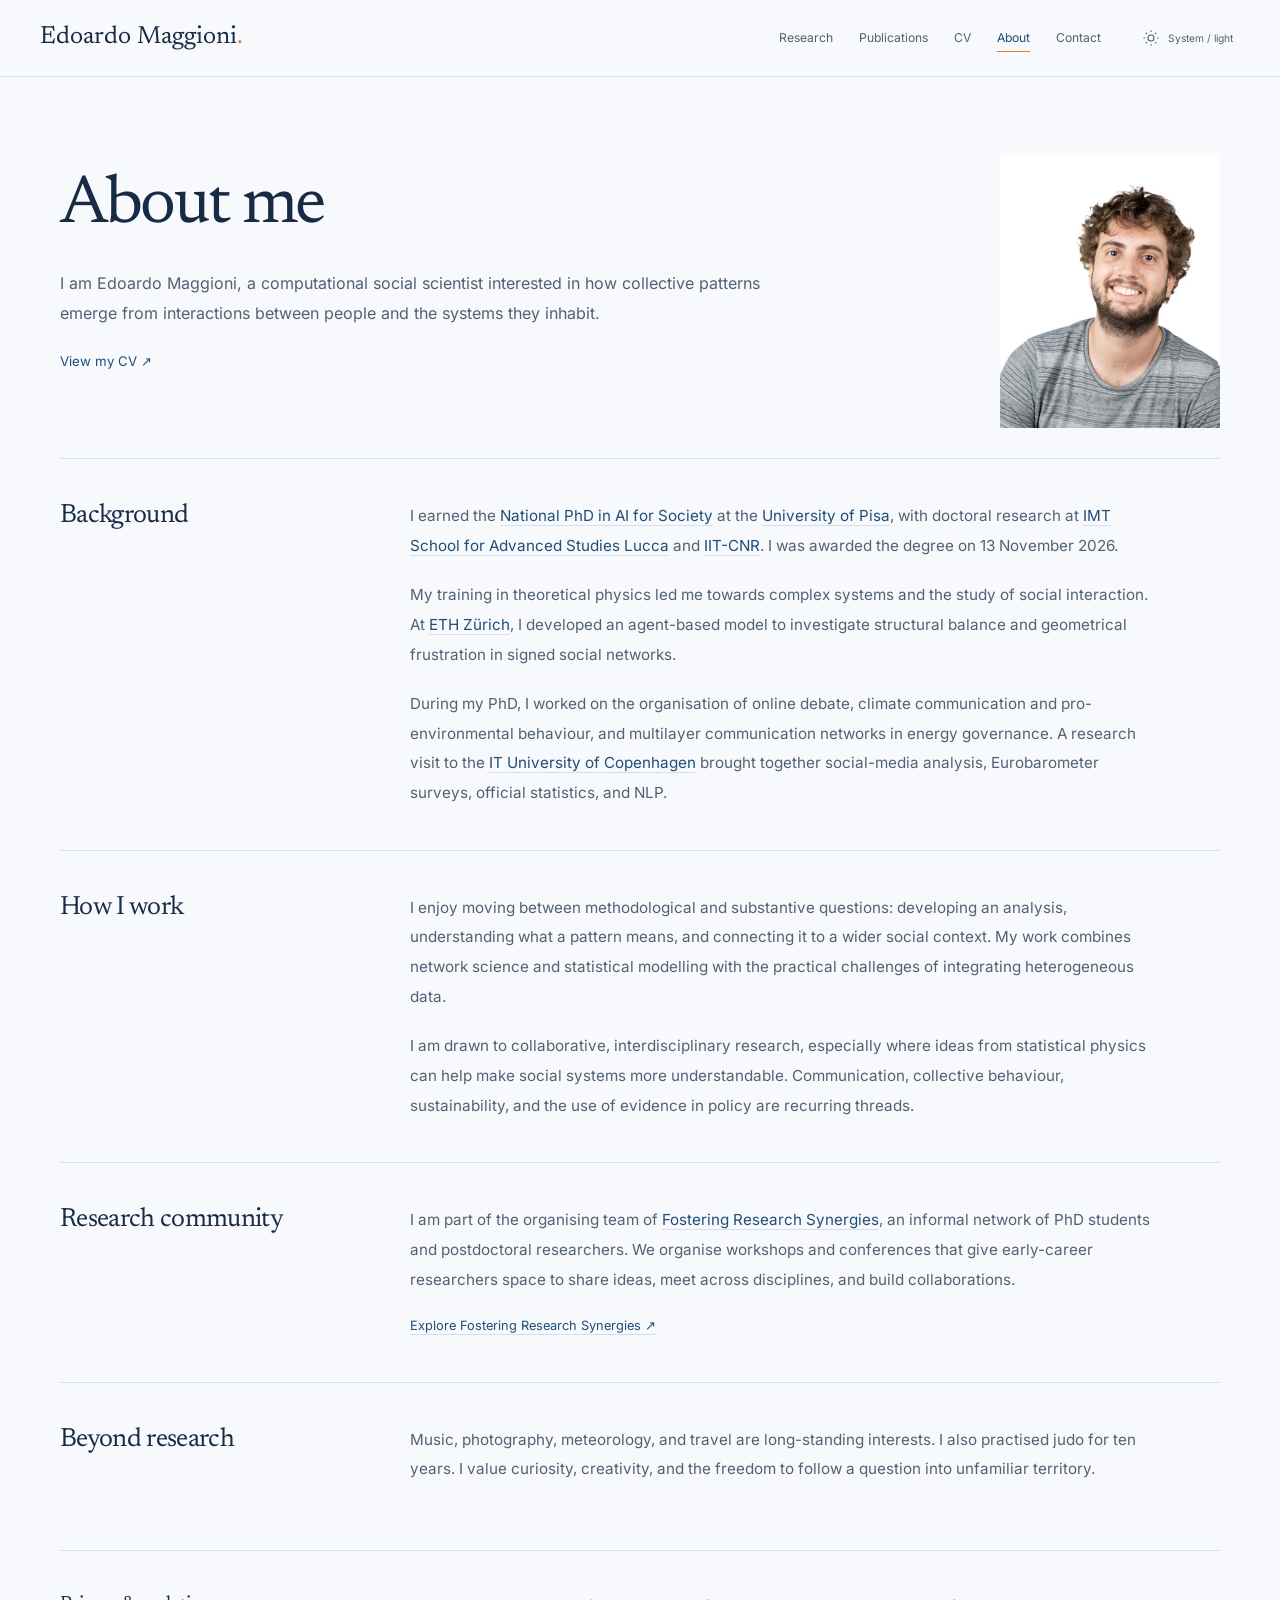
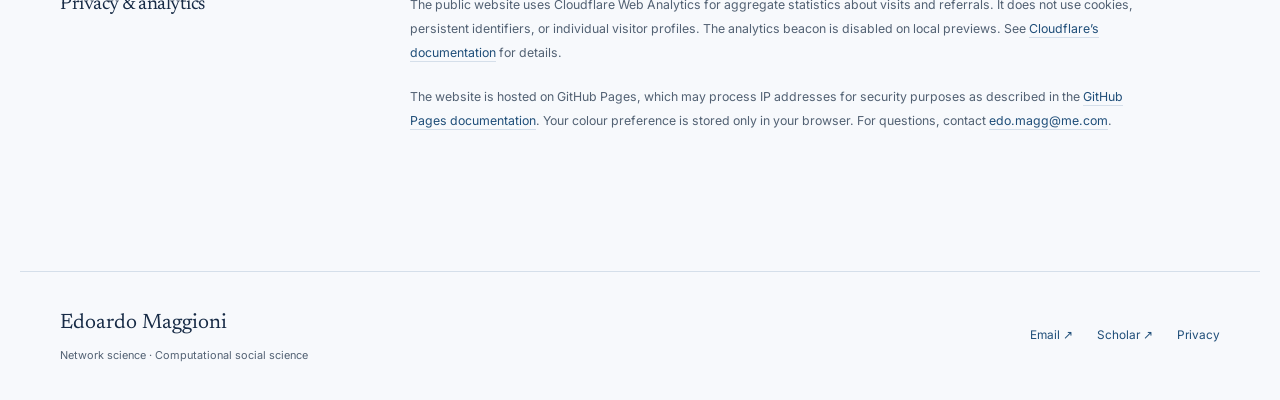
==== commit f432f4d6: "Update academic profile and CV after PhD award" ====
--- a/website/about/index.html
+++ b/website/about/index.html
@@ -1,4 +1,4 @@
-<!DOCTYPE html><html lang="en"> <head><meta charset="utf-8"><meta name="viewport" content="width=device-width, initial-scale=1"><meta name="description" content="I am a computational social scientist trained in theoretical physics, completing a PhD in AI for Society at the University of Pisa. My research combines network science, statistical modelling, and heterogeneous data to understand how communication and social relations shape collective behaviour."><meta name="author" content="Edoardo Maggioni"><meta name="theme-color" content="#f7f9fc" media="(prefers-color-scheme: light)"><meta name="theme-color" content="#0c1626" media="(prefers-color-scheme: dark)"><link rel="icon" href="/website/favicon.svg" type="image/svg+xml"><link rel="canonical" href="https://edoarder.github.io/website/about/"><meta property="og:type" content="website"><meta property="og:title" content="About | Edoardo Maggioni"><meta property="og:description" content="I am a computational social scientist trained in theoretical physics, completing a PhD in AI for Society at the University of Pisa. My research combines network science, statistical modelling, and heterogeneous data to understand how communication and social relations shape collective behaviour."><meta property="og:url" content="https://edoarder.github.io/website/about/"><meta property="og:image" content="https://edoarder.github.io/website/images/portrait.webp"><meta property="og:image:alt" content="Edoardo Maggioni"><meta name="twitter:card" content="summary"><meta name="twitter:title" content="About | Edoardo Maggioni"><meta name="twitter:description" content="I am a computational social scientist trained in theoretical physics, completing a PhD in AI for Society at the University of Pisa. My research combines network science, statistical modelling, and heterogeneous data to understand how communication and social relations shape collective behaviour."><meta name="twitter:image" content="https://edoarder.github.io/website/images/portrait.webp"><script type="application/ld+json">{"@context":"https://schema.org","@type":"Person","name":"Edoardo Maggioni","url":"https://edoarder.github.io/website/","image":"https://edoarder.github.io/website/images/portrait.webp","jobTitle":"Computational Social Scientist","description":"Edoardo Maggioni is a computational social scientist trained in theoretical physics. He combines network science, statistical modelling, and digital traces to study online communication, collective behaviour, and socio-environmental change.","affiliation":[{"@type":"Organization","name":"University of Pisa"},{"@type":"Organization","name":"IMT School for Advanced Studies Lucca"},{"@type":"Organization","name":"Institute of Informatics and Telematics (IIT-CNR)"}],"sameAs":["https://scholar.google.com/citations?user=WvftNyIAAAAJ&hl=en","https://orcid.org/0009-0008-7676-6471","https://www.linkedin.com/in/edoardo-maggioni-414072a8/","https://github.com/Edoarder"],"knowsAbout":["Network science","Computational social science","Higher-order pathways","Collective behaviour","Communication networks","Agent-based modelling"]}</script><script>
+<!DOCTYPE html><html lang="en"> <head><meta charset="utf-8"><meta name="viewport" content="width=device-width, initial-scale=1"><meta name="description" content="I am a computational social scientist trained in theoretical physics, with a PhD in AI for Society from the University of Pisa. My research combines network science, statistical modelling, and heterogeneous data to understand how communication and social relations shape collective behaviour."><meta name="author" content="Edoardo Maggioni"><meta name="theme-color" content="#f7f9fc" media="(prefers-color-scheme: light)"><meta name="theme-color" content="#0c1626" media="(prefers-color-scheme: dark)"><link rel="icon" href="/website/favicon.svg" type="image/svg+xml"><link rel="canonical" href="https://edoarder.github.io/website/about/"><meta property="og:type" content="website"><meta property="og:title" content="About | Edoardo Maggioni"><meta property="og:description" content="I am a computational social scientist trained in theoretical physics, with a PhD in AI for Society from the University of Pisa. My research combines network science, statistical modelling, and heterogeneous data to understand how communication and social relations shape collective behaviour."><meta property="og:url" content="https://edoarder.github.io/website/about/"><meta property="og:image" content="https://edoarder.github.io/website/images/portrait.webp"><meta property="og:image:alt" content="Edoardo Maggioni"><meta name="twitter:card" content="summary"><meta name="twitter:title" content="About | Edoardo Maggioni"><meta name="twitter:description" content="I am a computational social scientist trained in theoretical physics, with a PhD in AI for Society from the University of Pisa. My research combines network science, statistical modelling, and heterogeneous data to understand how communication and social relations shape collective behaviour."><meta name="twitter:image" content="https://edoarder.github.io/website/images/portrait.webp"><script type="application/ld+json">{"@context":"https://schema.org","@type":"Person","name":"Edoardo Maggioni","url":"https://edoarder.github.io/website/","image":"https://edoarder.github.io/website/images/portrait.webp","jobTitle":"Computational Social Scientist","description":"Edoardo Maggioni is a computational social scientist trained in theoretical physics. He combines network science, statistical modelling, and digital traces to study online communication, collective behaviour, and socio-environmental change.","affiliation":[{"@type":"Organization","name":"University of Pisa"},{"@type":"Organization","name":"IMT School for Advanced Studies Lucca"},{"@type":"Organization","name":"Institute of Informatics and Telematics (IIT-CNR)"}],"sameAs":["https://scholar.google.com/citations?user=WvftNyIAAAAJ&hl=en","https://orcid.org/0009-0008-7676-6471","https://www.linkedin.com/in/edoardo-maggioni-414072a8/","https://github.com/Edoarder"],"knowsAbout":["Network science","Computational social science","Higher-order pathways","Collective behaviour","Communication networks","Agent-based modelling"]}</script><script>
       (() => {
         const storageKey = 'edomagg-theme';
         let preference = 'system';
@@ -30,8 +30,8 @@
         how collective patterns emerge from interactions between people and the
         systems they inhabit.
 </p><a class="text-link" href="/website/cv/CV_full.pdf" target="_blank" rel="noreferrer">View my CV <span aria-hidden="true">↗</span></a> </div><img class="about-portrait" src="/website/images/portrait.webp" alt="Edoardo Maggioni" width="280" height="350"> </section> <div class="about-body"> <section class="about-section"> <h2>Background</h2><div class="prose"> <p>
-I am completing the <a href="https://phd-ai-society.di.unipi.it/">National PhD in AI for Society</a> at the <a href="https://www.unipi.it/">University of Pisa</a>, with doctoral research at <a href="https://www.imtlucca.it/">IMT School for Advanced Studies Lucca</a> and <a href="https://www.iit.cnr.it/">IIT-CNR</a>. My thesis is
-          approved and my defence is scheduled for 13 November 2026.
+I earned the <a href="https://phd-ai-society.di.unipi.it/">National PhD in AI for Society</a> at the <a href="https://www.unipi.it/">University of Pisa</a>, with doctoral research at <a href="https://www.imtlucca.it/">IMT School for Advanced Studies Lucca</a> and <a href="https://www.iit.cnr.it/">IIT-CNR</a>. I was
+          awarded the degree on 13 November 2026.
 </p><p>
 My training in theoretical physics led me towards complex systems and
           the study of social interaction. At <a href="https://ethz.ch/en.html">ETH Zürich</a>, I developed an agent-based model to investigate structural balance
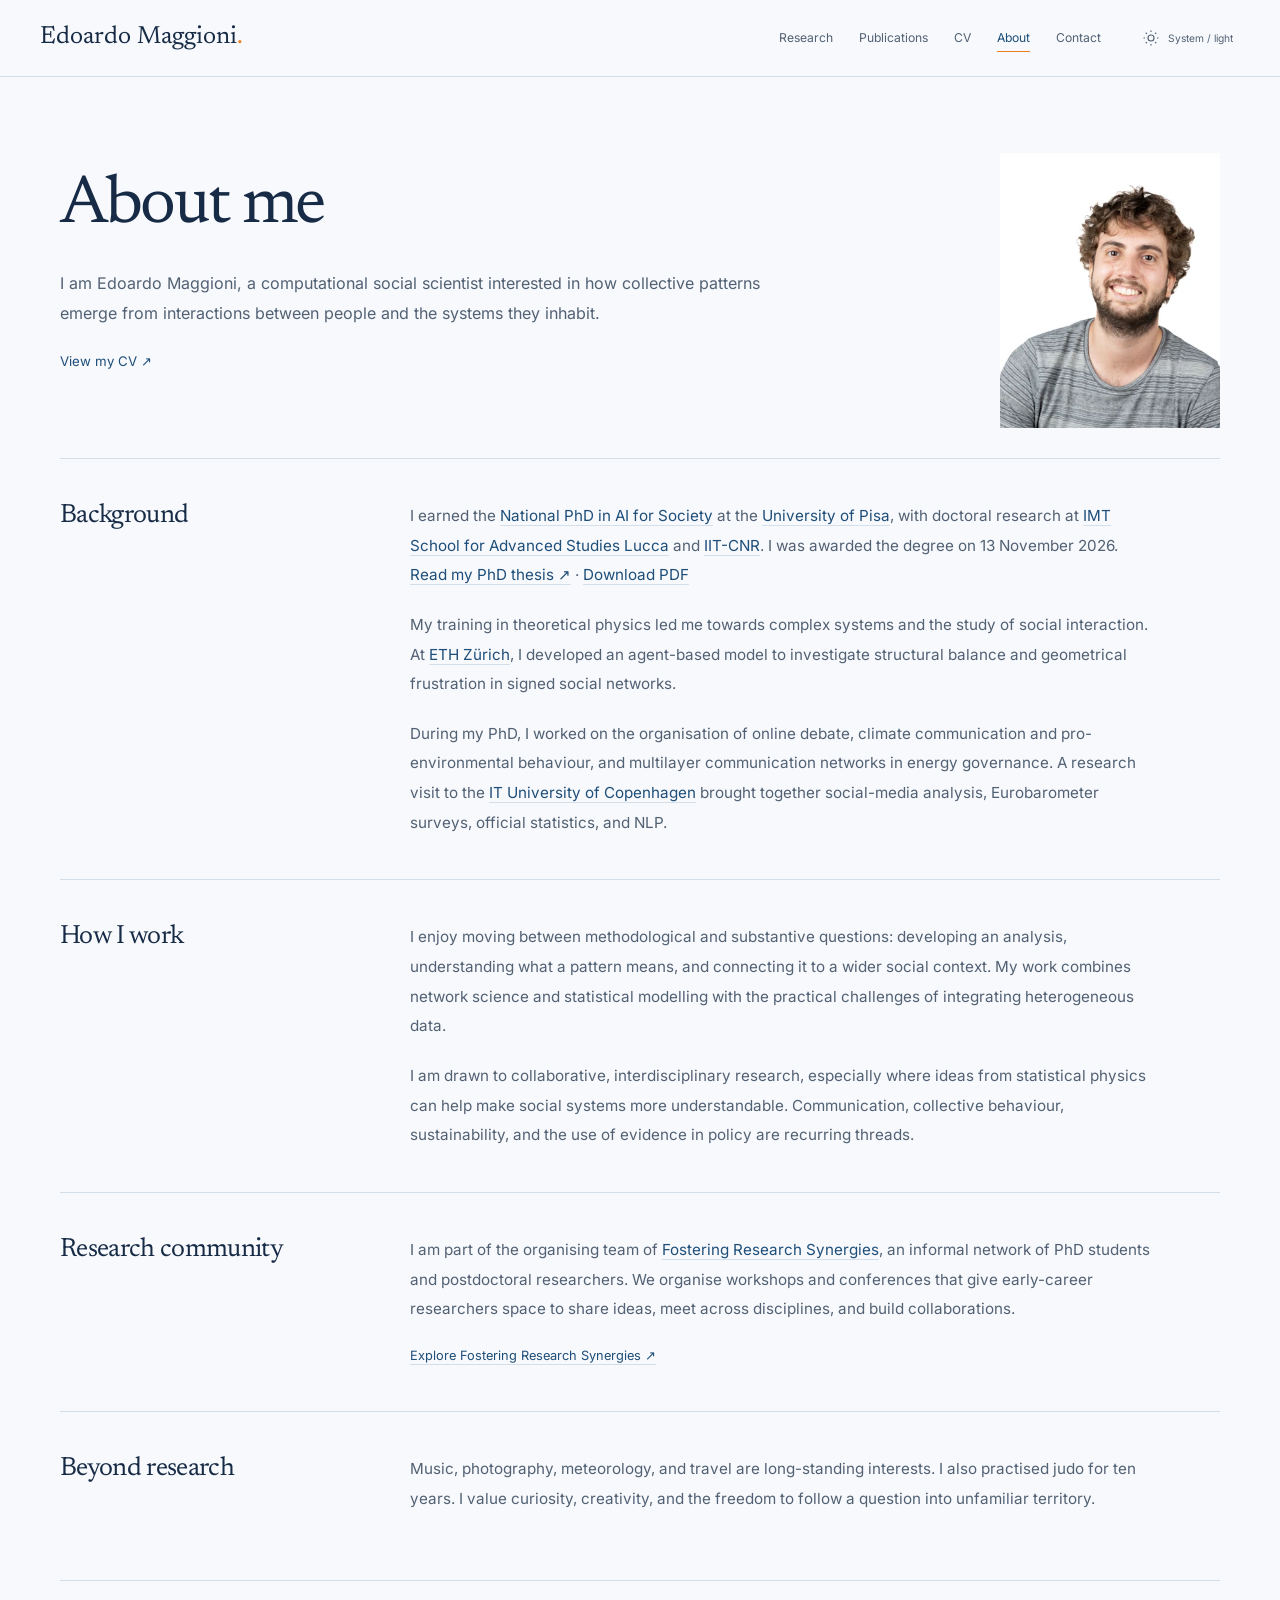
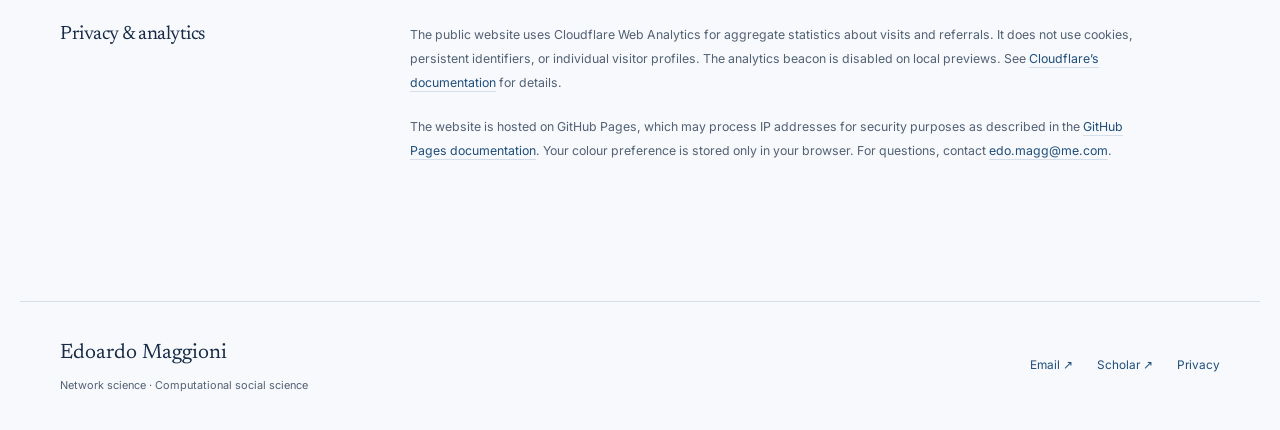
==== commit e97a5a9a: "Publish final PhD thesis with reading and download links" ====
--- a/website/about/index.html
+++ b/website/about/index.html
@@ -32,7 +32,8 @@
 </p><a class="text-link" href="/website/cv/CV_full.pdf" target="_blank" rel="noreferrer">View my CV <span aria-hidden="true">↗</span></a> </div><img class="about-portrait" src="/website/images/portrait.webp" alt="Edoardo Maggioni" width="280" height="350"> </section> <div class="about-body"> <section class="about-section"> <h2>Background</h2><div class="prose"> <p>
 I earned the <a href="https://phd-ai-society.di.unipi.it/">National PhD in AI for Society</a> at the <a href="https://www.unipi.it/">University of Pisa</a>, with doctoral research at <a href="https://www.imtlucca.it/">IMT School for Advanced Studies Lucca</a> and <a href="https://www.iit.cnr.it/">IIT-CNR</a>. I was
           awarded the degree on 13 November 2026.
-</p><p>
+<a class="text-link" href="/website/projects/edoardo-maggioni-phd-thesis.pdf" target="_blank" rel="noreferrer">Read my PhD thesis ↗</a>
+· <a class="text-link" href="/website/projects/edoardo-maggioni-phd-thesis.pdf" download>Download PDF</a> </p><p>
 My training in theoretical physics led me towards complex systems and
           the study of social interaction. At <a href="https://ethz.ch/en.html">ETH Zürich</a>, I developed an agent-based model to investigate structural balance
           and geometrical frustration in signed social networks.
